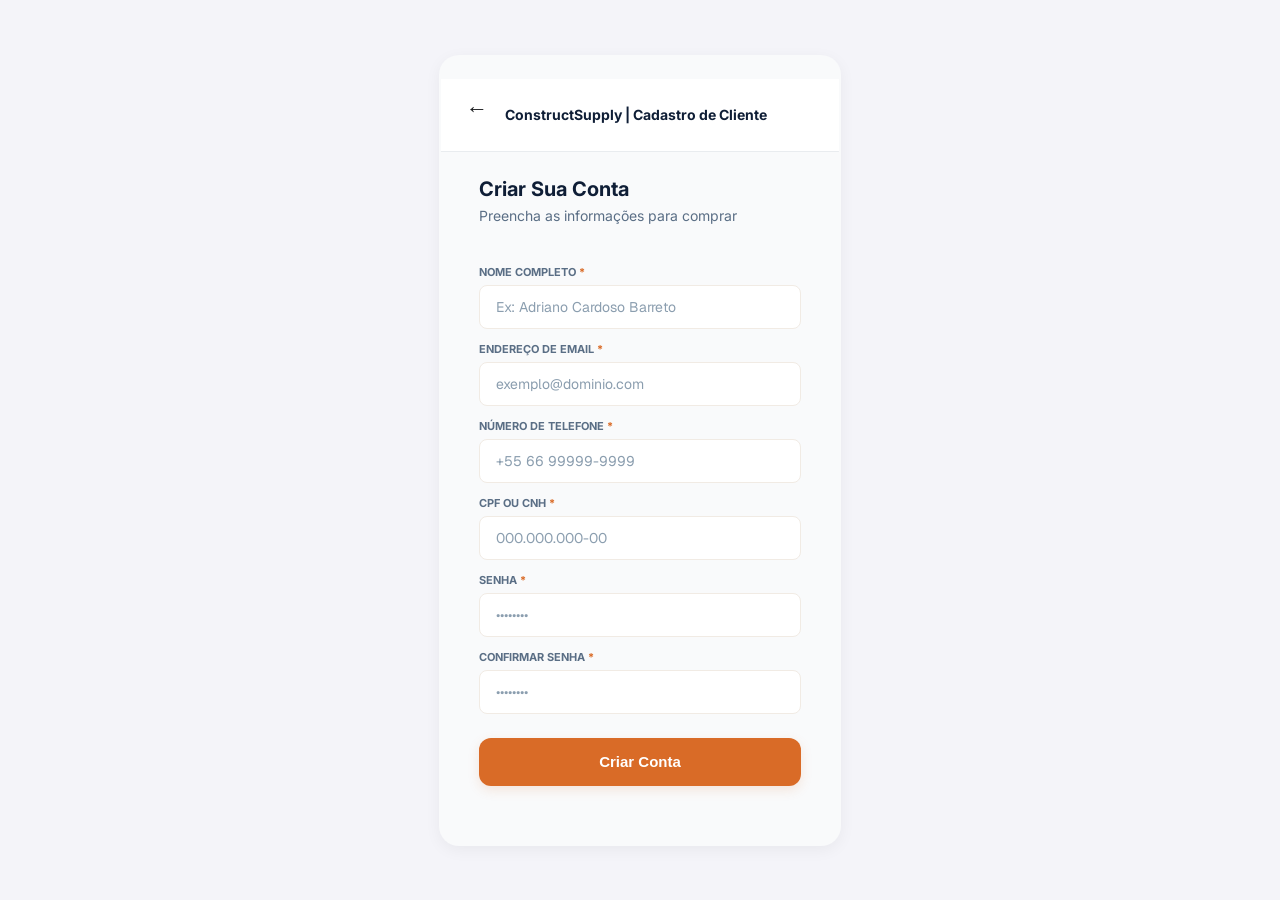
==== cadastro-cliente.html @ 8a9bad13 "Add files via upload" ====
<!DOCTYPE html>
<html lang="pt-BR">
<head>
  <meta charset="UTF-8">
  <meta name="viewport" content="width=device-width, initial-scale=1.0">
  <title>ConstructSupply | Cadastro de Cliente</title>
  <link rel="stylesheet" href="style.css">
</head>
<body>

  <main class="card-container">
    
    <!-- Barra Superior / Navegação -->
    <nav class="top-nav">
      <button type="button" class="btn-back" aria-label="Voltar" onclick="history.back()">&larr;</button>
      <span class="nav-title">ConstructSupply | Cadastro de Cliente</span>
    </nav>

    <!-- Cabeçalho -->
    <header class="card-header">
      <h1 class="title">Criar Sua Conta</h1>
      <p class="subtitle">Preencha as informações para comprar</p>
    </header>

    <!-- Formulário de Cadastro -->
    <form class="signup-form" action="" method="POST">

      <!-- Nome Completo -->
      <div class="input-group">
        <label for="nome">Nome Completo <span class="required">*</span></label>
        <input 
          type="text" 
          id="nome" 
          name="nome" 
          placeholder="Ex: Adriano Cardoso Barreto" 
          required
        >
      </div>

      <!-- E-mail -->
      <div class="input-group">
        <label for="email">Endereço de Email <span class="required">*</span></label>
        <input 
          type="email" 
          id="email" 
          name="email" 
          placeholder="exemplo@dominio.com" 
          required
        >
      </div>

      <!-- Telefone -->
      <div class="input-group">
        <label for="telefone">Número de Telefone <span class="required">*</span></label>
        <input 
          type="tel" 
          id="telefone" 
          name="telefone" 
          placeholder="+55 66 99999-9999" 
          required
        >
      </div>

      <!-- Documento -->
      <div class="input-group">
        <label for="documento">CPF ou CNH <span class="required">*</span></label>
        <input 
          type="text" 
          id="documento" 
          name="documento" 
          placeholder="000.000.000-00" 
          required
        >
      </div>

      <!-- Senha -->
      <div class="input-group">
        <label for="password">Senha <span class="required">*</span></label>
        <input 
          type="password" 
          id="password" 
          name="password" 
          placeholder="••••••••" 
          required
        >
      </div>

      <!-- Confirmar Senha -->
      <div class="input-group">
        <label for="confirm-password">Confirmar Senha <span class="required">*</span></label>
        <input 
          type="password" 
          id="confirm-password" 
          name="confirm_password" 
          placeholder="••••••••" 
          required
        >
      </div>

      <!-- Botão de Envio -->
      <button type="submit" class="btn-primary">Criar Conta</button>
    </form>

  </main>

</body>
</html>
---- style.css ----
@import url('https://fonts.googleapis.com/css2?family=Geist:wght@400;600;700&family=Outfit:wght@800&family=Inter:wght@400&display=swap');
/* Tela de login */
/* o import foi para carregar as fontes */
* {  
  box-sizing: border-box;
  margin: 110;
  padding: 110;
}

body {
  min-height: 100vh;
  min-height: 100svh;
  display: flex;
  justify-content: center;
  background-color: #FFFDF9;
  font-family: 'Geist', sans-serif;
}

.login-container {
  display: flex;
  flex-direction: column;
  width: 100%;
  max-width: 402px;
  min-height: 100vh;
  min-height: 100svh;
  padding: 82px 24px 89px;
  background-color: #FFFDF9;
}

.login-header {
  margin-bottom: 35px;
}

.brand-title {
  color: #111827;
  font-family: 'Outfit', sans-serif;
  font-size: 32px;
  font-weight: 800;
  line-height: 38px;
}

.subtitle {
  margin-top: 6px;
  color: #4B5563;
  font-size: 16px;
  line-height: 20px;
}

.login-form {
  display: flex;
  flex-direction: column;
  gap: 22px;
}

.input-group {
  position: relative;
  display: flex;
  flex-direction: column;
  gap: 9px;
}

.input-group label {
  color: #4B5563;
  font-size: 11px;
  font-weight: 700;
  line-height: 13px;
}

.input-group input {
  width: 100%;
  height: 52px;
  padding: 0 16px;
  border: 1px solid #E5E7EB;
  border-radius: 8px;
  outline: none;
  background-color: #F9FAFB;
  color: #111827;
  font-family: 'Geist', sans-serif;
  font-size: 15px;
}

.input-group input:focus {
  border-color: #E8772A;
}

.input-group input::placeholder {
  color: #9CA3AF;
  opacity: 1;
}

.forgot-password {
  align-self: flex-end;
  margin-top: -1px;
  color: #E8772A;
  font-size: 13px;
  font-weight: 600;
  line-height: 16px;
  text-decoration: none;
}

.forgot-password:hover,
.signup-link:hover {
  text-decoration: underline;
}

.btn-entrar {
  width: 100%;
  height: 52px;
  margin-top: 14px;
  border: none;
  border-radius: 8px;
  background-color: #E8772A;
  color: #FFFFFF;
  font-family: 'Geist', sans-serif;
  font-size: 16px;
  font-weight: 700;
  cursor: pointer;
}

.btn-entrar:hover {
  background-color: #d0651f;
}

.login-footer {
  display: flex;
  min-height: 71px;
  align-items: flex-end;
  justify-content: center;
  margin-top: auto;
  padding-bottom: 15px;
  color: #767676;
  font-family: 'Inter', sans-serif;
  font-size: 14px;
  line-height: 20px;
}

.signup-link {
  color: #E8772A;
  font-family: 'Geist', sans-serif;
  font-weight: 700;
  text-decoration: none;
}

.risco-preto { 
  position: fixed;
  bottom: 26px;
  left: 50%;
  width: 134px;
  height: 5px;
  transform: translateX(-50%);
  border-radius: 2.5px;
  background-color: #000000;
}

/* -----------------------------------------------------------------------REPARTIÇÃO DE CODIGO DO CSS PARA CADA TELA DIFENTE----------------------------------------------------------------------------------------------------------------- */

/* Seleção do tipo de cadastro */
@import url('https://fonts.googleapis.com/css2?family=Inter:wght@400;500;600;700;800&family=Geist:wght@700&display=swap');/* isso aqui é a fonte que tu usa do google no projeto */

* {
  margin: 0;
  padding: 0;
  box-sizing: border-box;
}

body {
  font-family: 'Inter', sans-serif;
  background-color: #f4f4f9;
  display: flex;
  justify-content: center;
  align-items: center;
  min-height: 100vh; 
}

/* Card central */
.card-container {
  width: 100%;
  max-width: 402px;
  background-color: #FFFDF9;
  padding: 24px 20px 32px;
  border-radius: 16px;
  box-shadow: 0 4px 16px rgba(0, 0, 0, 0.05);
  display: flex;
  flex-direction: column;
}

/* Botão Voltar */
.btn-back {
  background: none;
  border: none;
  width: 32px;
  height: 32px;
  display: flex;
  align-items: center;
  justify-content: center;
  cursor: pointer;
  border-radius: 8px;
  margin-bottom: 12px;
  transition: background-color 0.2s;
}

.btn-back:hover {
  background-color: #f1ebe4;
}

/* Cabeçalho */
.card-header {
  margin-bottom: 24px;
}

.title {
  font-size: 26px;
  font-weight: 800;
  line-height: 32px;
  color: #0F1E36;
}

.subtitle {
  font-size: 15px;
  font-weight: 500;
  line-height: 22px;
  color: #5A6E85;
  margin-top: 6px;
}

/* Formulário de Seleção */
.options-form {
  display: flex;
  flex-direction: column;
  gap: 16px;
}

/* Radio para permitir seleção interativa */
.account-option input[type="radio"] {
  display: none;
}

.account-option {
  cursor: pointer;
}

/* Card de cada opção */
.option-card {
  display: flex;
  align-items: center;
  gap: 16px;
  padding: 18px;
  background-color: #FFFFFF;
  border: 1px solid #F1EBE4;
  border-radius: 16px;
  box-shadow: 0px 4px 16px rgba(31, 46, 69, 0.03);
  transition: border-color 0.2s, box-shadow 0.2s;
}

/* efeito de escolha do card */
.account-option input[type="radio"]:checked + .option-card {
  border-color: #D96B27;
  box-shadow: 0px 4px 16px rgba(160, 96, 56, 0.236);
}

.icon-wrapper {
  width: 48px;
  height: 48px;
  background-color: #FFF1E7;
  color: #D96B27;
  border-radius: 50%;
  display: flex;
  align-items: center;
  justify-content: center;
  flex-shrink: 0;
}

.option-info {
  display: flex;
  flex-direction: column;
  gap: 3px;
  flex-grow: 1;
}

.option-title {
  font-size: 16px;
  font-weight: 600;
  line-height: 22px;
  color: #0F1E36;
}

.option-desc {
  font-size: 12px;
  font-weight: 500;
  line-height: 16px;
  color: #5A6E85;
}

.option-badge {
  font-size: 10px;
  font-weight: 700;
  color: #D96B27;
  text-transform: uppercase;
  margin-top: 2px;
}

.arrow-icon {
  display: flex;
  align-items: center;
  justify-content: center;
  color: #D96B27;
  flex-shrink: 0;
}

/* parte do botao principal */
.btn-primary {
  width: 100%;
  height: 48px;
  margin-top: 16px;
  background-color: #D96B27;
  color: #FFFFFF;
  border: none;
  border-radius: 12px;
  font-size: 15px;
  font-weight: 700;
  cursor: pointer;
  box-shadow: 0px 4px 12px rgba(217, 107, 39, 0.2);
  transition: background-color 0.2s;
}

.btn-primary:hover {
  background-color: #be591c;
}

/* parte do rodapé */
.card-footer {
  margin-top: 24px;
  text-align: center;
}

.card-footer p {
  font-size: 14px;
  color: #5A6E85;
}

.login-link {
  font-family: 'Geist', sans-serif;
  color: #D96B27;
  font-weight: 700;
  text-decoration: none;
}

.login-link:hover {
  text-decoration: underline;
}

.btn-back {
  background: none;
  border: none;
  font-size: 24px;
  font-weight: bold;
  color: #0F1E36;
  cursor: pointer;
  line-height: 1;
  padding: 4px 8px;
  margin-bottom: 12px;
  border-radius: 6px;
  transition: opacity 0.2s;
}

.btn-back:hover {
  opacity: 0.6;
}

/* -----------------------------------------------------------------------REPARTIÇÃO DE CODIGO DO CSS PARA CADA TELA DIFENTE----------------------------------------------------------------------------------------------------------------- */

/* Cadastro de cliente */
@import url('https://fonts.googleapis.com/css2?family=Inter:wght@400;500;700&display=swap');

body {
  font-family: 'Inter', sans-serif;
  background-color: #f4f4f9;
  display: flex;
  justify-content: center;
  align-items: center;
  min-height: 100vh;
  padding: 20px 0;
}

/* Container Principal */
.card-container {
  width: 100%;
  max-width: 402px;
  background-color: #FFFDF9;
  border-radius: 16px;
  box-shadow: 0 4px 16px rgba(0, 0, 0, 0.05);
  display: flex;
  flex-direction: column;
  overflow: hidden;
}

/* Barra Superior Fixa no topo do Card */
.top-nav {
  width: 110%;
  min-width: 110%;
  flex: 0 0 110%;
  align-self: stretch;
  margin: 0;
  position: relative;
  left: 50%;
  transform: translateX(-50%);
  display: flex;
  align-items: center;
  gap: 12px;
  padding: 14px 20px;
  background-color: #FFFFFF;
  border-bottom: 1px solid #F1EBE4;
}

.btn-back {
  background: none;
  border: none;
  font-size: 22px;
  font-weight: bold;
  color: #0F1E36;
  cursor: pointer;
  line-height: 1;
  padding: 4px;
  border-radius: 4px;
  transition: opacity 0.2s;
}

.nav-title {
  font-size: 14px;
  font-weight: 700;
  color: #0F1E36;
}

/* Cabeçalho */
.card-header {
  padding: 24px 20px 16px;
}

.title {
  font-size: 20px;
  font-weight: 700;
  line-height: 26px;
  color: #0F1E36;
}

.subtitle {
  font-size: 14px;
  font-weight: 400;
  line-height: 20px;
  color: #5A6E85;
  margin-top: 4px;
}

/* Formulário e Campos */
.signup-form {
  padding: 0 20px 28px;
  display: flex;
  flex-direction: column;
  gap: 14px;
}

.input-group {
  display: flex;
  flex-direction: column;
  gap: 6px;
}

.input-group label {
  font-size: 11px;
  font-weight: 700;
  color: #5A6E85;
  text-transform: uppercase;
}

.input-group .required {
  color: #D96B27;
  font-weight: 700;
}

.input-group input {
  width: 100%;
  height: 44px;
  padding: 0 16px;
  background-color: #FFFFFF;
  border: 1px solid #F1EBE4;
  border-radius: 8px;
  font-size: 14px;
  color: #1F2E45;
  outline: none;
  transition: border-color 0.2s;
}

.input-group input:focus {
  border-color: #D96B27;
}

.input-group input::placeholder {
  color: #8B9EAF;
}

/* Botão de Envio */
.btn-primary {
  width: 100%;
  height: 48px;
  margin-top: 10px;
  background-color: #D96B27;
  color: #FFFFFF;
  border: none;
  border-radius: 12px;
  font-size: 15px;
  font-weight: 700;
  cursor: pointer;
  box-shadow: 0px 4px 12px rgba(217, 107, 39, 0.15);
  transition: background-color 0.2s;
}

.btn-primary:hover {
  background-color: #be591c;
}


/* -----------------------------------------------------------------------REPARTIÇÃO DE CODIGO DO CSS PARA CADA TELA DIFENTE----------------------------------------------------------------------------------------------------------------- */

/* Perfil do cliente */
@import url('https://fonts.googleapis.com/css2?family=Inter:wght@400;500;600;700&display=swap');

body {
  font-family: 'Inter', sans-serif;
  background-color: #f4f4f9;
  display: flex;
  justify-content: center;
  align-items: center;
  min-height: 100vh;
  padding: 24px 0;
}

/* Container Principal */
.card-container {
  width: 100%;
  max-width: 402px;
  background-color: #F9FAFB;
  border-radius: 20px;
  box-shadow: 0 4px 16px rgba(0, 0, 0, 0.05);
  display: flex;
  flex-direction: column;
  overflow: hidden;
}

/* Barra Superior */
.top-nav {
  display: flex;
  align-items: center;
  gap: 12px;
  padding: 14px 20px;
  background-color: #FFFFFF;
  border-bottom: 1px solid #E9ECEF;
}

.btn-back {
  background: none;
  border: none;
  font-size: 22px;
  font-weight: bold;
  color: #1A1C1E;
  cursor: pointer;
  line-height: 1;
  padding: 4px;
  transition: opacity 0.2s;
}

.nav-brand {
  display: flex;
  align-items: center;
  gap: 8px;
}

.brand-name {
  font-size: 15px;
  font-weight: 700;
  color: #0B0704;
}

.brand-divider {
  color: #000000;
}

.page-title {
  font-size: 14px;
  font-weight: 600;
  color: #1A1C1E;
}

/* Corpo do Perfil */
.profile-content {
  padding: 16px;
  display: flex;
  flex-direction: column;
  gap: 19px;
}

/* Cards Genéricos */
.profile-card {
  background-color: #FFFFFF;
  border-radius: 20px;
  border: 1px solid #E9ECEF;
  padding: 20px;
}

/* Header do Usuário */
.user-header-card {
  display: flex;
  flex-direction: column;
  align-items: center;
  text-align: center;
}

.avatar-container {
  position: relative;
  width: 88px;
  height: 88px;
  margin-bottom: 16px;
}

.avatar {
  width: 100%;
  height: 100%;
  border-radius: 50%;
  background-color: #FFF5ED;
  border: 2px solid #E8772A;
  color: #E8772A;
  font-size: 26px;
  font-weight: 700;
  display: flex;
  align-items: center;
  justify-content: center;
}

.avatar-badge {
  position: absolute;
  bottom: 0;
  right: 0;
  width: 28px;
  height: 28px;
  background-color: #E8772A;
  border: none;
  border-radius: 50%;
  box-shadow: 0 2px 4px rgba(0, 0, 0, 0.15);
  display: flex;
  align-items: center;
  justify-content: center;
  cursor: pointer;
}

.user-name {
  font-size: 20px;
  font-weight: 700;
  color: #1A1C1E;
  margin-bottom: 16px;
}

.btn-outline {
  width: 100%;
  height: 44px;
  background: transparent;
  border: 1.5px solid #E8772A;
  border-radius: 122px;
  color: #E8772A;
  font-size: 14px;
  font-weight: 700;
  cursor: pointer;
  transition: all 0.2s;
}

.btn-outline:hover {
  background-color: #FFF5ED;
}

/* Título de Seções */
.section-title {
  font-size: 16px;
  font-weight: 700;
  color: #1A1C1E;
  margin-bottom: 16px;
}

/* Lista de Informações Pessoais */
.info-list {
  display: flex;
  flex-direction: column;
  gap: 10px;
}

.info-item {
  display: flex;
  align-items: center;
  gap: 12px;
  padding: 12px;
  background-color: #F9FAFB;
  border-radius: 12px;
}

.info-icon {
  width: 32px;
  height: 32px;
  background-color: #FFFFFF;
  border-radius: 8px;
  display: flex;
  align-items: center;
  justify-content: center;
  flex-shrink: 0;
}

/* Ícones padronizados conforme icones.txt */
.info-icon svg,
.settings-icon svg {
  width: 16px;
  height: 16px;
  color: #E8772A;
  flex-shrink: 0;
}

.info-details dt {
  font-size: 11px;
  font-weight: 600;
  color: #6C7074;
  text-transform: uppercase;
}

.info-details dd {
  font-size: 14px;
  font-weight: 500;
  color: #1A1C1E;
  margin-top: 2px;
}

/* Lista de Configurações */
.settings-list {
  list-style: none;
}

.settings-item {
  display: flex;
  align-items: center;
  justify-content: space-between;
  padding: 14px 0;
  border-bottom: 1px solid #E9ECEF;
  text-decoration: none;
  color: #1A1C1E;
  font-size: 14px;
  font-weight: 600;
}

.settings-list li:last-child .settings-item {
  border-bottom: none;
}

.settings-label {
  display: flex;
  align-items: center;
  gap: 12px;
}

.settings-icon {
  width: 32px;
  height: 32px;
  background-color: #FFF5ED;
  border-radius: 8px;
  display: flex;
  align-items: center;
  justify-content: center;
}

.settings-icon svg {
  display: block;
}

.chevron {
  color: #6C7074;
  width: 16px;
  height: 16px;
  flex-shrink: 0;
}

/* Botão Sair da Conta */
.btn-logout {
  width: 100%;
  height: 48px;
  background-color: #FEF2F2;
  border: 1px solid #DC2626;
  border-radius: 16px;
  color: #DC2626;
  font-size: 15px;
  font-weight: 700;
  cursor: pointer;
  transition: background-color 0.2s;
}

.btn-logout:hover {
  background-color: #fee2e2;
}

/* -----------------------------------------------------------------------REPARTIÇÃO DE CODIGO DO CSS PARA CADA TELA DIFENTE----------------------------------------------------------------------------------------------------------------- */

/* Perfil do lojista */
@import url('https://fonts.googleapis.com/css2?family=Inter:wght@400;500;600;700&display=swap');

body {
  font-family: 'Inter', sans-serif;
  background-color: #f4f4f9;
  display: flex;
  justify-content: center;
  align-items: center;
  min-height: 100vh;
  padding: 24px 0;
}

/* Card Principal */
.card-container {
  width: 100%;
  max-width: 402px;
  background-color: #F9FAFB;
  border-radius: 20px;
  box-shadow: 0 4px 16px rgba(0, 0, 0, 0.05);
  display: flex;
  flex-direction: column;
  overflow: hidden;
}

/* Top Nav */
.top-nav {
  display: flex;
  align-items: center;
  gap: 12px;
  padding: 14px 20px;
  background-color: #FFFFFF;
  border-bottom: 1px solid #E9ECEF;
}

.btn-back {
  background: none;
  border: none;
  font-size: 22px;
  font-weight: bold;
  color: #1A1C1E;
  cursor: pointer;
  line-height: 1;
  padding: 4px;
  transition: opacity 0.2s;
}

.nav-brand {
  display: flex;
  align-items: center;
  gap: 8px;
}

.brand-name {
  font-size: 15px;
  font-weight: 700;
  color: #0B0704;
}

.brand-divider {
  color: #6C7074;
}

.page-title {
  font-size: 14px;
  font-weight: 600;
  color: #1A1C1E;
}

/* Conteúdo */
.profile-content {
  padding: 16px;
  display: flex;
  flex-direction: column;
  gap: 16px;
}

/* Blocos de Seção */
.profile-card {
  background-color: #FFFFFF;
  border-radius: 20px;
  border: 1px solid #E9ECEF;
  padding: 20px;
}

/* Cabeçalho do Perfil */
.user-header-card {
  display: flex;
  flex-direction: column;
  align-items: center;
  text-align: center;
}

.avatar-container {
  position: relative;
  width: 88px;
  height: 88px;
  margin-bottom: 16px;
}

.avatar {
  width: 100%;
  height: 100%;
  border-radius: 50%;
  background-color: #FFF5ED;
  border: 2px solid #E8772A;
  color: #E8772A;
  font-size: 26px;
  font-weight: 700;
  display: flex;
  align-items: center;
  justify-content: center;
}

.avatar-badge {
  position: absolute;
  bottom: 0;
  right: 0;
  width: 28px;
  height: 28px;
  background-color: #E8772A;
  border: none;
  border-radius: 50%;
  box-shadow: 0 2px 4px rgba(0, 0, 0, 0.15);
  display: flex;
  align-items: center;
  justify-content: center;
  cursor: pointer;
}

.user-name {
  font-size: 20px;
  font-weight: 700;
  color: #1A1C1E;
  margin-bottom: 16px;
}

.btn-outline {
  width: 100%;
  height: 44px;
  background: transparent;
  border: 1.5px solid #E8772A;
  border-radius: 12px;
  color: #E8772A;
  font-size: 14px;
  font-weight: 700;
  cursor: pointer;
  transition: all 0.2s;
}

.btn-outline:hover {
  background-color: #FFF5ED;
}

/* Título de Seções */
.section-title {
  font-size: 16px;
  font-weight: 700;
  color: #1A1C1E;
  margin-bottom: 16px;
}

/* Lista de Informações da Empresa */
.info-list {
  display: flex;
  flex-direction: column;
  gap: 10px;
}

.info-item {
  display: flex;
  align-items: center;
  gap: 12px;
  padding: 12px;
  background-color: #F9FAFB;
  border-radius: 12px;
}

.info-icon {
  width: 32px;
  height: 32px;
  background-color: #FFFFFF;
  border-radius: 8px;
  display: flex;
  align-items: center;
  justify-content: center;
  flex-shrink: 0;
}

.info-details dt {
  font-size: 11px;
  font-weight: 600;
  color: #6C7074;
  text-transform: uppercase;
}

.info-details dd {
  font-size: 14px;
  font-weight: 500;
  color: #1A1C1E;
  margin-top: 2px;
}

/* Lista de Configurações */
.settings-list {
  list-style: none;
}

.settings-item {
  display: flex;
  align-items: center;
  justify-content: space-between;
  padding: 14px 0;
  border-bottom: 1px solid #E9ECEF;
  text-decoration: none;
  color: #1A1C1E;
  font-size: 14px;
  font-weight: 600;
}

.settings-list li:last-child .settings-item {
  border-bottom: none;
}

.settings-label {
  display: flex;
  align-items: center;
  gap: 12px;
}

.settings-icon {
  width: 32px;
  height: 32px;
  background-color: #FFF5ED;
  border-radius: 8px;
  display: flex;
  align-items: center;
  justify-content: center;
}

.chevron {
  color: #6C7074;
  width: 16px;
  height: 16px;
  flex-shrink: 0;
}

/* Botão Sair da Conta */
.btn-logout {
  width: 100%;
  height: 48px;
  background-color: #FEF2F2;
  border: 1px solid #DC2626;
  border-radius: 16px;
  color: #DC2626;
  font-size: 15px;
  font-weight: 700;
  cursor: pointer;
  transition: background-color 0.2s;
}

.btn-logout:hover {
  background-color: #fee2e2;
}
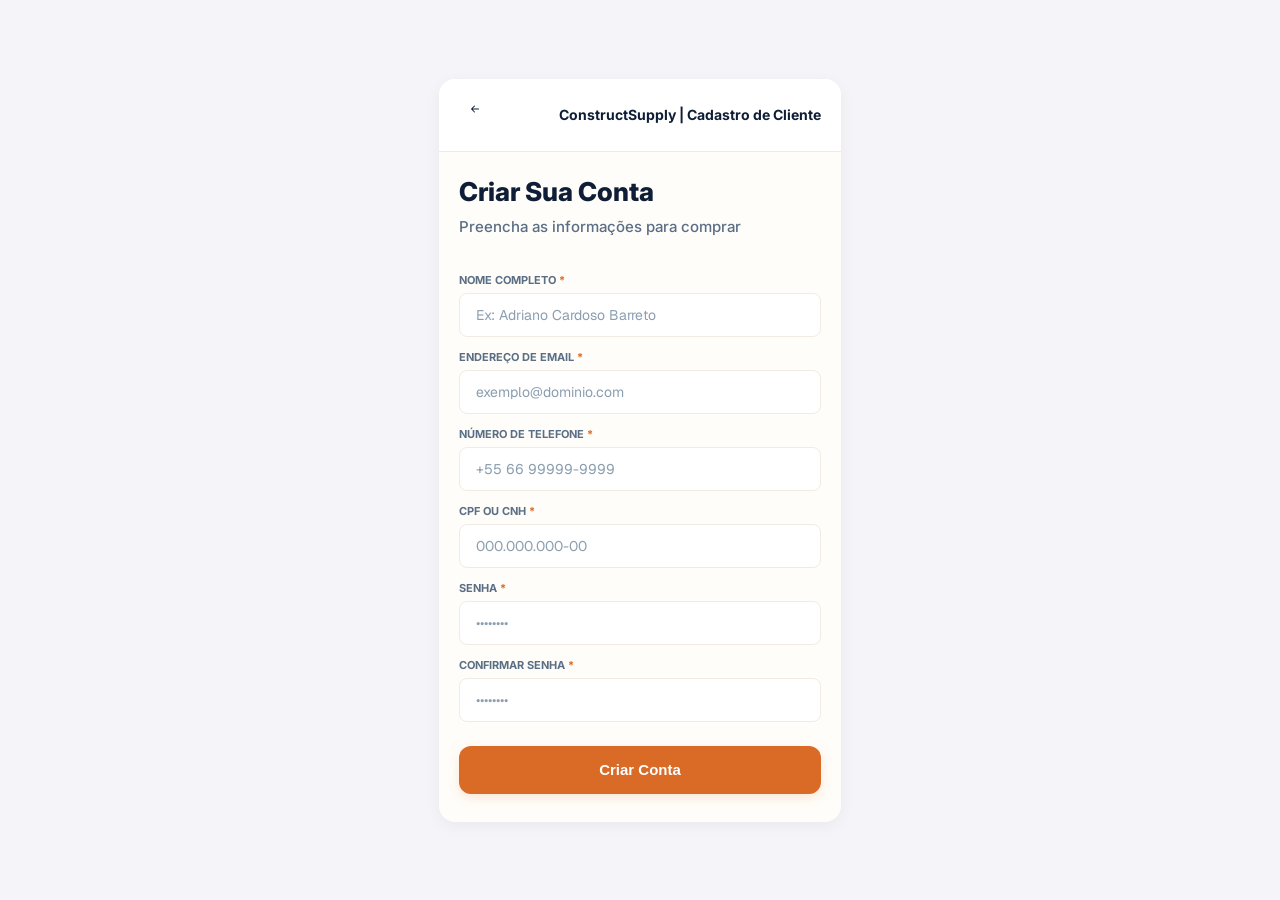
==== commit 73ec9c75: "Add files via upload" ====
--- a/cadastro-cliente.html
+++ b/cadastro-cliente.html
@@ -6,102 +6,63 @@
   <title>ConstructSupply | Cadastro de Cliente</title>
   <link rel="stylesheet" href="style.css">
 </head>
-<body>
+<body data-tela="cadastro-cliente">
 
-  <main class="card-container">
-    
-    <!-- Barra Superior / Navegação -->
-    <nav class="top-nav">
-      <button type="button" class="btn-back" aria-label="Voltar" onclick="history.back()">&larr;</button>
-      <span class="nav-title">ConstructSupply | Cadastro de Cliente</span>
+  <main class="cartao-conteiner">
+
+    <!-- vai ser a barra superior e navegação -->
+    <nav class="navegacao-superior">
+      <button type="button" class="botao-voltar" aria-label="Voltar" data-voltar data-destino-alternativo="selecao-tipo-conta-cadastro.html"><svg xmlns="http://www.w3.org/2000/svg" width="16" height="16" fill="currentColor" class="bi bi-arrow-left-short" aria-hidden="true" viewBox="0 0 16 16">
+  <path fill-rule="evenodd" d="M12 8a.5.5 0 0 1-.5.5H5.707l2.147 2.146a.5.5 0 0 1-.708.708l-3-3a.5.5 0 0 1 0-.708l3-3a.5.5 0 1 1 .708.708L5.707 7.5H11.5a.5.5 0 0 1 .5.5"/>
+</svg></button>
+      <span class="navegacao-titulo">ConstructSupply | Cadastro de Cliente</span>
     </nav>
 
-    <!-- Cabeçalho -->
-    <header class="card-header">
-      <h1 class="title">Criar Sua Conta</h1>
-      <p class="subtitle">Preencha as informações para comprar</p>
+    <!-- fica com o cabeçalho -->
+    <header class="cartao-cabecalho">
+      <h1 class="titulo">Criar Sua Conta</h1>
+      <p class="subtitulo">Preencha as informações para comprar</p>
     </header>
 
-    <!-- Formulário de Cadastro -->
-    <form class="signup-form" action="" method="POST">
+    <!-- formulário dos cadastro -->
+    <form class="cadastro-formulario" action="" method="POST" data-destino-envio="catalogo-marketplace-cliente.html">
 
-      <!-- Nome Completo -->
-      <div class="input-group">
-        <label for="nome">Nome Completo <span class="required">*</span></label>
-        <input 
-          type="text" 
-          id="nome" 
-          name="nome" 
-          placeholder="Ex: Adriano Cardoso Barreto" 
-          required
-        >
+      <div class="grupo-campo">
+        <label for="nome">Nome Completo <span class="obrigatorio">*</span></label>
+        <input type="text" id="nome" name="nome" placeholder="Ex: Adriano Cardoso Barreto" required>
       </div>
 
-      <!-- E-mail -->
-      <div class="input-group">
-        <label for="email">Endereço de Email <span class="required">*</span></label>
-        <input 
-          type="email" 
-          id="email" 
-          name="email" 
-          placeholder="exemplo@dominio.com" 
-          required
-        >
+      <div class="grupo-campo">
+        <label for="email">Endereço de Email <span class="obrigatorio">*</span></label>
+        <input type="email" id="email" name="email" placeholder="exemplo@dominio.com" required>
       </div>
 
-      <!-- Telefone -->
-      <div class="input-group">
-        <label for="telefone">Número de Telefone <span class="required">*</span></label>
-        <input 
-          type="tel" 
-          id="telefone" 
-          name="telefone" 
-          placeholder="+55 66 99999-9999" 
-          required
-        >
+      <div class="grupo-campo">
+        <label for="telefone">Número de Telefone <span class="obrigatorio">*</span></label>
+        <input type="tel" id="telefone" name="telefone" placeholder="+55 66 99999-9999" required>
       </div>
 
-      <!-- Documento -->
-      <div class="input-group">
-        <label for="documento">CPF ou CNH <span class="required">*</span></label>
-        <input 
-          type="text" 
-          id="documento" 
-          name="documento" 
-          placeholder="000.000.000-00" 
-          required
-        >
+      <div class="grupo-campo">
+        <label for="documento">CPF ou CNH <span class="obrigatorio">*</span></label>
+        <input type="text" id="documento" name="documento" placeholder="000.000.000-00" required>
       </div>
 
-      <!-- Senha -->
-      <div class="input-group">
-        <label for="password">Senha <span class="required">*</span></label>
-        <input 
-          type="password" 
-          id="password" 
-          name="password" 
-          placeholder="••••••••" 
-          required
-        >
+      <div class="grupo-campo">
+        <label for="password">Senha <span class="obrigatorio">*</span></label>
+        <input type="password" id="password" name="password" placeholder="••••••••" required>
       </div>
 
-      <!-- Confirmar Senha -->
-      <div class="input-group">
-        <label for="confirm-password">Confirmar Senha <span class="required">*</span></label>
-        <input 
-          type="password" 
-          id="confirm-password" 
-          name="confirm_password" 
-          placeholder="••••••••" 
-          required
-        >
+      <div class="grupo-campo">
+        <label for="confirm-password">Confirmar Senha <span class="obrigatorio">*</span></label>
+        <input type="password" id="confirm-password" name="confirm_password" placeholder="••••••••" required>
       </div>
 
-      <!-- Botão de Envio -->
-      <button type="submit" class="btn-primary">Criar Conta</button>
+      <!-- botão pra envia -->
+      <button type="submit" class="botao-principal">Criar Conta</button>
     </form>
 
   </main>
 
+  <script src="script.js" defer></script>
 </body>
 </html>
--- a/style.css
+++ b/style.css
@@ -1,1067 +1,1482 @@
-@import url('https://fonts.googleapis.com/css2?family=Geist:wght@400;600;700&family=Outfit:wght@800&family=Inter:wght@400&display=swap');
-/* Tela de login */
-/* o import foi para carregar as fontes */
-* {  
-  box-sizing: border-box;
-  margin: 110;
-  padding: 110;
-}
-
-body {
-  min-height: 100vh;
-  min-height: 100svh;
-  display: flex;
-  justify-content: center;
-  background-color: #FFFDF9;
-  font-family: 'Geist', sans-serif;
-}
-
-.login-container {
-  display: flex;
-  flex-direction: column;
-  width: 100%;
-  max-width: 402px;
-  min-height: 100vh;
-  min-height: 100svh;
-  padding: 82px 24px 89px;
-  background-color: #FFFDF9;
-}
-
-.login-header {
-  margin-bottom: 35px;
-}
-
-.brand-title {
-  color: #111827;
-  font-family: 'Outfit', sans-serif;
-  font-size: 32px;
-  font-weight: 800;
-  line-height: 38px;
-}
-
-.subtitle {
-  margin-top: 6px;
-  color: #4B5563;
-  font-size: 16px;
-  line-height: 20px;
-}
-
-.login-form {
-  display: flex;
-  flex-direction: column;
-  gap: 22px;
-}
-
-.input-group {
-  position: relative;
-  display: flex;
-  flex-direction: column;
-  gap: 9px;
-}
-
-.input-group label {
-  color: #4B5563;
-  font-size: 11px;
-  font-weight: 700;
-  line-height: 13px;
-}
-
-.input-group input {
-  width: 100%;
-  height: 52px;
-  padding: 0 16px;
-  border: 1px solid #E5E7EB;
-  border-radius: 8px;
-  outline: none;
-  background-color: #F9FAFB;
-  color: #111827;
-  font-family: 'Geist', sans-serif;
-  font-size: 15px;
-}
-
-.input-group input:focus {
-  border-color: #E8772A;
-}
-
-.input-group input::placeholder {
-  color: #9CA3AF;
-  opacity: 1;
-}
-
-.forgot-password {
-  align-self: flex-end;
-  margin-top: -1px;
-  color: #E8772A;
-  font-size: 13px;
-  font-weight: 600;
-  line-height: 16px;
-  text-decoration: none;
-}
-
-.forgot-password:hover,
-.signup-link:hover {
-  text-decoration: underline;
-}
-
-.btn-entrar {
-  width: 100%;
-  height: 52px;
-  margin-top: 14px;
-  border: none;
-  border-radius: 8px;
-  background-color: #E8772A;
-  color: #FFFFFF;
-  font-family: 'Geist', sans-serif;
-  font-size: 16px;
-  font-weight: 700;
-  cursor: pointer;
-}
-
-.btn-entrar:hover {
-  background-color: #d0651f;
-}
-
-.login-footer {
-  display: flex;
-  min-height: 71px;
-  align-items: flex-end;
-  justify-content: center;
-  margin-top: auto;
-  padding-bottom: 15px;
-  color: #767676;
-  font-family: 'Inter', sans-serif;
-  font-size: 14px;
-  line-height: 20px;
-}
-
-.signup-link {
-  color: #E8772A;
-  font-family: 'Geist', sans-serif;
-  font-weight: 700;
-  text-decoration: none;
-}
-
-.risco-preto { 
-  position: fixed;
-  bottom: 26px;
-  left: 50%;
-  width: 134px;
-  height: 5px;
-  transform: translateX(-50%);
-  border-radius: 2.5px;
-  background-color: #000000;
-}
-
-/* -----------------------------------------------------------------------REPARTIÇÃO DE CODIGO DO CSS PARA CADA TELA DIFENTE----------------------------------------------------------------------------------------------------------------- */
-
-/* Seleção do tipo de cadastro */
-@import url('https://fonts.googleapis.com/css2?family=Inter:wght@400;500;600;700;800&family=Geist:wght@700&display=swap');/* isso aqui é a fonte que tu usa do google no projeto */
-
-* {
-  margin: 0;
-  padding: 0;
-  box-sizing: border-box;
-}
-
-body {
-  font-family: 'Inter', sans-serif;
-  background-color: #f4f4f9;
-  display: flex;
-  justify-content: center;
-  align-items: center;
-  min-height: 100vh; 
-}
-
-/* Card central */
-.card-container {
-  width: 100%;
-  max-width: 402px;
-  background-color: #FFFDF9;
-  padding: 24px 20px 32px;
-  border-radius: 16px;
-  box-shadow: 0 4px 16px rgba(0, 0, 0, 0.05);
-  display: flex;
-  flex-direction: column;
-}
-
-/* Botão Voltar */
-.btn-back {
-  background: none;
-  border: none;
-  width: 32px;
-  height: 32px;
-  display: flex;
-  align-items: center;
-  justify-content: center;
-  cursor: pointer;
-  border-radius: 8px;
-  margin-bottom: 12px;
-  transition: background-color 0.2s;
-}
-
-.btn-back:hover {
-  background-color: #f1ebe4;
-}
-
-/* Cabeçalho */
-.card-header {
-  margin-bottom: 24px;
-}
-
-.title {
-  font-size: 26px;
-  font-weight: 800;
-  line-height: 32px;
-  color: #0F1E36;
-}
-
-.subtitle {
-  font-size: 15px;
-  font-weight: 500;
-  line-height: 22px;
-  color: #5A6E85;
-  margin-top: 6px;
-}
-
-/* Formulário de Seleção */
-.options-form {
-  display: flex;
-  flex-direction: column;
-  gap: 16px;
-}
-
-/* Radio para permitir seleção interativa */
-.account-option input[type="radio"] {
-  display: none;
-}
-
-.account-option {
-  cursor: pointer;
-}
-
-/* Card de cada opção */
-.option-card {
-  display: flex;
-  align-items: center;
-  gap: 16px;
-  padding: 18px;
-  background-color: #FFFFFF;
-  border: 1px solid #F1EBE4;
-  border-radius: 16px;
-  box-shadow: 0px 4px 16px rgba(31, 46, 69, 0.03);
-  transition: border-color 0.2s, box-shadow 0.2s;
-}
-
-/* efeito de escolha do card */
-.account-option input[type="radio"]:checked + .option-card {
-  border-color: #D96B27;
-  box-shadow: 0px 4px 16px rgba(160, 96, 56, 0.236);
-}
-
-.icon-wrapper {
-  width: 48px;
-  height: 48px;
-  background-color: #FFF1E7;
-  color: #D96B27;
-  border-radius: 50%;
-  display: flex;
-  align-items: center;
-  justify-content: center;
-  flex-shrink: 0;
-}
-
-.option-info {
-  display: flex;
-  flex-direction: column;
-  gap: 3px;
-  flex-grow: 1;
-}
-
-.option-title {
-  font-size: 16px;
-  font-weight: 600;
-  line-height: 22px;
-  color: #0F1E36;
-}
-
-.option-desc {
-  font-size: 12px;
-  font-weight: 500;
-  line-height: 16px;
-  color: #5A6E85;
-}
-
-.option-badge {
-  font-size: 10px;
-  font-weight: 700;
-  color: #D96B27;
-  text-transform: uppercase;
-  margin-top: 2px;
-}
-
-.arrow-icon {
-  display: flex;
-  align-items: center;
-  justify-content: center;
-  color: #D96B27;
-  flex-shrink: 0;
-}
-
-/* parte do botao principal */
-.btn-primary {
-  width: 100%;
-  height: 48px;
-  margin-top: 16px;
-  background-color: #D96B27;
-  color: #FFFFFF;
-  border: none;
-  border-radius: 12px;
-  font-size: 15px;
-  font-weight: 700;
-  cursor: pointer;
-  box-shadow: 0px 4px 12px rgba(217, 107, 39, 0.2);
-  transition: background-color 0.2s;
-}
-
-.btn-primary:hover {
-  background-color: #be591c;
-}
-
-/* parte do rodapé */
-.card-footer {
-  margin-top: 24px;
-  text-align: center;
-}
-
-.card-footer p {
-  font-size: 14px;
-  color: #5A6E85;
-}
-
-.login-link {
-  font-family: 'Geist', sans-serif;
-  color: #D96B27;
-  font-weight: 700;
-  text-decoration: none;
-}
-
-.login-link:hover {
-  text-decoration: underline;
-}
-
-.btn-back {
-  background: none;
-  border: none;
-  font-size: 24px;
-  font-weight: bold;
-  color: #0F1E36;
-  cursor: pointer;
-  line-height: 1;
-  padding: 4px 8px;
-  margin-bottom: 12px;
-  border-radius: 6px;
-  transition: opacity 0.2s;
-}
-
-.btn-back:hover {
-  opacity: 0.6;
-}
-
-/* -----------------------------------------------------------------------REPARTIÇÃO DE CODIGO DO CSS PARA CADA TELA DIFENTE----------------------------------------------------------------------------------------------------------------- */
-
-/* Cadastro de cliente */
-@import url('https://fonts.googleapis.com/css2?family=Inter:wght@400;500;700&display=swap');
-
-body {
-  font-family: 'Inter', sans-serif;
-  background-color: #f4f4f9;
-  display: flex;
-  justify-content: center;
-  align-items: center;
-  min-height: 100vh;
-  padding: 20px 0;
-}
-
-/* Container Principal */
-.card-container {
-  width: 100%;
-  max-width: 402px;
-  background-color: #FFFDF9;
-  border-radius: 16px;
-  box-shadow: 0 4px 16px rgba(0, 0, 0, 0.05);
-  display: flex;
-  flex-direction: column;
-  overflow: hidden;
-}
-
-/* Barra Superior Fixa no topo do Card */
-.top-nav {
-  width: 110%;
-  min-width: 110%;
-  flex: 0 0 110%;
-  align-self: stretch;
-  margin: 0;
-  position: relative;
-  left: 50%;
-  transform: translateX(-50%);
-  display: flex;
-  align-items: center;
-  gap: 12px;
-  padding: 14px 20px;
-  background-color: #FFFFFF;
-  border-bottom: 1px solid #F1EBE4;
-}
-
-.btn-back {
-  background: none;
-  border: none;
-  font-size: 22px;
-  font-weight: bold;
-  color: #0F1E36;
-  cursor: pointer;
-  line-height: 1;
-  padding: 4px;
-  border-radius: 4px;
-  transition: opacity 0.2s;
-}
-
-.nav-title {
-  font-size: 14px;
-  font-weight: 700;
-  color: #0F1E36;
-}
-
-/* Cabeçalho */
-.card-header {
-  padding: 24px 20px 16px;
-}
-
-.title {
-  font-size: 20px;
-  font-weight: 700;
-  line-height: 26px;
-  color: #0F1E36;
-}
-
-.subtitle {
-  font-size: 14px;
-  font-weight: 400;
-  line-height: 20px;
-  color: #5A6E85;
-  margin-top: 4px;
-}
-
-/* Formulário e Campos */
-.signup-form {
-  padding: 0 20px 28px;
-  display: flex;
-  flex-direction: column;
-  gap: 14px;
-}
-
-.input-group {
-  display: flex;
-  flex-direction: column;
-  gap: 6px;
-}
-
-.input-group label {
-  font-size: 11px;
-  font-weight: 700;
-  color: #5A6E85;
-  text-transform: uppercase;
-}
-
-.input-group .required {
-  color: #D96B27;
-  font-weight: 700;
-}
-
-.input-group input {
-  width: 100%;
-  height: 44px;
-  padding: 0 16px;
-  background-color: #FFFFFF;
-  border: 1px solid #F1EBE4;
-  border-radius: 8px;
-  font-size: 14px;
-  color: #1F2E45;
-  outline: none;
-  transition: border-color 0.2s;
-}
-
-.input-group input:focus {
-  border-color: #D96B27;
-}
-
-.input-group input::placeholder {
-  color: #8B9EAF;
-}
-
-/* Botão de Envio */
-.btn-primary {
-  width: 100%;
-  height: 48px;
-  margin-top: 10px;
-  background-color: #D96B27;
-  color: #FFFFFF;
-  border: none;
-  border-radius: 12px;
-  font-size: 15px;
-  font-weight: 700;
-  cursor: pointer;
-  box-shadow: 0px 4px 12px rgba(217, 107, 39, 0.15);
-  transition: background-color 0.2s;
-}
-
-.btn-primary:hover {
-  background-color: #be591c;
-}
-
-
-/* -----------------------------------------------------------------------REPARTIÇÃO DE CODIGO DO CSS PARA CADA TELA DIFENTE----------------------------------------------------------------------------------------------------------------- */
-
-/* Perfil do cliente */
-@import url('https://fonts.googleapis.com/css2?family=Inter:wght@400;500;600;700&display=swap');
-
-body {
-  font-family: 'Inter', sans-serif;
-  background-color: #f4f4f9;
-  display: flex;
-  justify-content: center;
-  align-items: center;
-  min-height: 100vh;
-  padding: 24px 0;
-}
-
-/* Container Principal */
-.card-container {
-  width: 100%;
-  max-width: 402px;
-  background-color: #F9FAFB;
-  border-radius: 20px;
-  box-shadow: 0 4px 16px rgba(0, 0, 0, 0.05);
-  display: flex;
-  flex-direction: column;
-  overflow: hidden;
-}
-
-/* Barra Superior */
-.top-nav {
-  display: flex;
-  align-items: center;
-  gap: 12px;
-  padding: 14px 20px;
-  background-color: #FFFFFF;
-  border-bottom: 1px solid #E9ECEF;
-}
-
-.btn-back {
-  background: none;
-  border: none;
-  font-size: 22px;
-  font-weight: bold;
-  color: #1A1C1E;
-  cursor: pointer;
-  line-height: 1;
-  padding: 4px;
-  transition: opacity 0.2s;
-}
-
-.nav-brand {
-  display: flex;
-  align-items: center;
-  gap: 8px;
-}
-
-.brand-name {
-  font-size: 15px;
-  font-weight: 700;
-  color: #0B0704;
-}
-
-.brand-divider {
-  color: #000000;
-}
-
-.page-title {
-  font-size: 14px;
-  font-weight: 600;
-  color: #1A1C1E;
-}
-
-/* Corpo do Perfil */
-.profile-content {
-  padding: 16px;
-  display: flex;
-  flex-direction: column;
-  gap: 19px;
-}
-
-/* Cards Genéricos */
-.profile-card {
-  background-color: #FFFFFF;
-  border-radius: 20px;
-  border: 1px solid #E9ECEF;
-  padding: 20px;
-}
-
-/* Header do Usuário */
-.user-header-card {
-  display: flex;
-  flex-direction: column;
-  align-items: center;
-  text-align: center;
-}
-
-.avatar-container {
-  position: relative;
-  width: 88px;
-  height: 88px;
-  margin-bottom: 16px;
-}
-
-.avatar {
-  width: 100%;
-  height: 100%;
-  border-radius: 50%;
-  background-color: #FFF5ED;
-  border: 2px solid #E8772A;
-  color: #E8772A;
-  font-size: 26px;
-  font-weight: 700;
-  display: flex;
-  align-items: center;
-  justify-content: center;
-}
-
-.avatar-badge {
-  position: absolute;
-  bottom: 0;
-  right: 0;
-  width: 28px;
-  height: 28px;
-  background-color: #E8772A;
-  border: none;
-  border-radius: 50%;
-  box-shadow: 0 2px 4px rgba(0, 0, 0, 0.15);
-  display: flex;
-  align-items: center;
-  justify-content: center;
-  cursor: pointer;
-}
-
-.user-name {
-  font-size: 20px;
-  font-weight: 700;
-  color: #1A1C1E;
-  margin-bottom: 16px;
-}
-
-.btn-outline {
-  width: 100%;
-  height: 44px;
-  background: transparent;
-  border: 1.5px solid #E8772A;
-  border-radius: 122px;
-  color: #E8772A;
-  font-size: 14px;
-  font-weight: 700;
-  cursor: pointer;
-  transition: all 0.2s;
-}
-
-.btn-outline:hover {
-  background-color: #FFF5ED;
-}
-
-/* Título de Seções */
-.section-title {
-  font-size: 16px;
-  font-weight: 700;
-  color: #1A1C1E;
-  margin-bottom: 16px;
-}
-
-/* Lista de Informações Pessoais */
-.info-list {
-  display: flex;
-  flex-direction: column;
-  gap: 10px;
-}
-
-.info-item {
-  display: flex;
-  align-items: center;
-  gap: 12px;
-  padding: 12px;
-  background-color: #F9FAFB;
-  border-radius: 12px;
-}
-
-.info-icon {
-  width: 32px;
-  height: 32px;
-  background-color: #FFFFFF;
-  border-radius: 8px;
-  display: flex;
-  align-items: center;
-  justify-content: center;
-  flex-shrink: 0;
-}
-
-/* Ícones padronizados conforme icones.txt */
-.info-icon svg,
-.settings-icon svg {
-  width: 16px;
-  height: 16px;
-  color: #E8772A;
-  flex-shrink: 0;
-}
-
-.info-details dt {
-  font-size: 11px;
-  font-weight: 600;
-  color: #6C7074;
-  text-transform: uppercase;
-}
-
-.info-details dd {
-  font-size: 14px;
-  font-weight: 500;
-  color: #1A1C1E;
-  margin-top: 2px;
-}
-
-/* Lista de Configurações */
-.settings-list {
-  list-style: none;
-}
-
-.settings-item {
-  display: flex;
-  align-items: center;
-  justify-content: space-between;
-  padding: 14px 0;
-  border-bottom: 1px solid #E9ECEF;
-  text-decoration: none;
-  color: #1A1C1E;
-  font-size: 14px;
-  font-weight: 600;
-}
-
-.settings-list li:last-child .settings-item {
-  border-bottom: none;
-}
-
-.settings-label {
-  display: flex;
-  align-items: center;
-  gap: 12px;
-}
-
-.settings-icon {
-  width: 32px;
-  height: 32px;
-  background-color: #FFF5ED;
-  border-radius: 8px;
-  display: flex;
-  align-items: center;
-  justify-content: center;
-}
-
-.settings-icon svg {
-  display: block;
-}
-
-.chevron {
-  color: #6C7074;
-  width: 16px;
-  height: 16px;
-  flex-shrink: 0;
-}
-
-/* Botão Sair da Conta */
-.btn-logout {
-  width: 100%;
-  height: 48px;
-  background-color: #FEF2F2;
-  border: 1px solid #DC2626;
-  border-radius: 16px;
-  color: #DC2626;
-  font-size: 15px;
-  font-weight: 700;
-  cursor: pointer;
-  transition: background-color 0.2s;
-}
-
-.btn-logout:hover {
-  background-color: #fee2e2;
-}
-
-/* -----------------------------------------------------------------------REPARTIÇÃO DE CODIGO DO CSS PARA CADA TELA DIFENTE----------------------------------------------------------------------------------------------------------------- */
-
-/* Perfil do lojista */
-@import url('https://fonts.googleapis.com/css2?family=Inter:wght@400;500;600;700&display=swap');
-
-body {
-  font-family: 'Inter', sans-serif;
-  background-color: #f4f4f9;
-  display: flex;
-  justify-content: center;
-  align-items: center;
-  min-height: 100vh;
-  padding: 24px 0;
-}
-
-/* Card Principal */
-.card-container {
-  width: 100%;
-  max-width: 402px;
-  background-color: #F9FAFB;
-  border-radius: 20px;
-  box-shadow: 0 4px 16px rgba(0, 0, 0, 0.05);
-  display: flex;
-  flex-direction: column;
-  overflow: hidden;
-}
-
-/* Top Nav */
-.top-nav {
-  display: flex;
-  align-items: center;
-  gap: 12px;
-  padding: 14px 20px;
-  background-color: #FFFFFF;
-  border-bottom: 1px solid #E9ECEF;
-}
-
-.btn-back {
-  background: none;
-  border: none;
-  font-size: 22px;
-  font-weight: bold;
-  color: #1A1C1E;
-  cursor: pointer;
-  line-height: 1;
-  padding: 4px;
-  transition: opacity 0.2s;
-}
-
-.nav-brand {
-  display: flex;
-  align-items: center;
-  gap: 8px;
-}
-
-.brand-name {
-  font-size: 15px;
-  font-weight: 700;
-  color: #0B0704;
-}
-
-.brand-divider {
-  color: #6C7074;
-}
-
-.page-title {
-  font-size: 14px;
-  font-weight: 600;
-  color: #1A1C1E;
-}
-
-/* Conteúdo */
-.profile-content {
-  padding: 16px;
-  display: flex;
-  flex-direction: column;
-  gap: 16px;
-}
-
-/* Blocos de Seção */
-.profile-card {
-  background-color: #FFFFFF;
-  border-radius: 20px;
-  border: 1px solid #E9ECEF;
-  padding: 20px;
-}
-
-/* Cabeçalho do Perfil */
-.user-header-card {
-  display: flex;
-  flex-direction: column;
-  align-items: center;
-  text-align: center;
-}
-
-.avatar-container {
-  position: relative;
-  width: 88px;
-  height: 88px;
-  margin-bottom: 16px;
-}
-
-.avatar {
-  width: 100%;
-  height: 100%;
-  border-radius: 50%;
-  background-color: #FFF5ED;
-  border: 2px solid #E8772A;
-  color: #E8772A;
-  font-size: 26px;
-  font-weight: 700;
-  display: flex;
-  align-items: center;
-  justify-content: center;
-}
-
-.avatar-badge {
-  position: absolute;
-  bottom: 0;
-  right: 0;
-  width: 28px;
-  height: 28px;
-  background-color: #E8772A;
-  border: none;
-  border-radius: 50%;
-  box-shadow: 0 2px 4px rgba(0, 0, 0, 0.15);
-  display: flex;
-  align-items: center;
-  justify-content: center;
-  cursor: pointer;
-}
-
-.user-name {
-  font-size: 20px;
-  font-weight: 700;
-  color: #1A1C1E;
-  margin-bottom: 16px;
-}
-
-.btn-outline {
-  width: 100%;
-  height: 44px;
-  background: transparent;
-  border: 1.5px solid #E8772A;
-  border-radius: 12px;
-  color: #E8772A;
-  font-size: 14px;
-  font-weight: 700;
-  cursor: pointer;
-  transition: all 0.2s;
-}
-
-.btn-outline:hover {
-  background-color: #FFF5ED;
-}
-
-/* Título de Seções */
-.section-title {
-  font-size: 16px;
-  font-weight: 700;
-  color: #1A1C1E;
-  margin-bottom: 16px;
-}
-
-/* Lista de Informações da Empresa */
-.info-list {
-  display: flex;
-  flex-direction: column;
-  gap: 10px;
-}
-
-.info-item {
-  display: flex;
-  align-items: center;
-  gap: 12px;
-  padding: 12px;
-  background-color: #F9FAFB;
-  border-radius: 12px;
-}
-
-.info-icon {
-  width: 32px;
-  height: 32px;
-  background-color: #FFFFFF;
-  border-radius: 8px;
-  display: flex;
-  align-items: center;
-  justify-content: center;
-  flex-shrink: 0;
-}
-
-.info-details dt {
-  font-size: 11px;
-  font-weight: 600;
-  color: #6C7074;
-  text-transform: uppercase;
-}
-
-.info-details dd {
-  font-size: 14px;
-  font-weight: 500;
-  color: #1A1C1E;
-  margin-top: 2px;
-}
-
-/* Lista de Configurações */
-.settings-list {
-  list-style: none;
-}
-
-.settings-item {
-  display: flex;
-  align-items: center;
-  justify-content: space-between;
-  padding: 14px 0;
-  border-bottom: 1px solid #E9ECEF;
-  text-decoration: none;
-  color: #1A1C1E;
-  font-size: 14px;
-  font-weight: 600;
-}
-
-.settings-list li:last-child .settings-item {
-  border-bottom: none;
-}
-
-.settings-label {
-  display: flex;
-  align-items: center;
-  gap: 12px;
-}
-
-.settings-icon {
-  width: 32px;
-  height: 32px;
-  background-color: #FFF5ED;
-  border-radius: 8px;
-  display: flex;
-  align-items: center;
-  justify-content: center;
-}
-
-.chevron {
-  color: #6C7074;
-  width: 16px;
-  height: 16px;
-  flex-shrink: 0;
-}
-
-/* Botão Sair da Conta */
-.btn-logout {
-  width: 100%;
-  height: 48px;
-  background-color: #FEF2F2;
-  border: 1px solid #DC2626;
-  border-radius: 16px;
-  color: #DC2626;
-  font-size: 15px;
-  font-weight: 700;
-  cursor: pointer;
-  transition: background-color 0.2s;
-}
-
-.btn-logout:hover {
-  background-color: #fee2e2;
-}
+@import url("https://fonts.googleapis.com/css2?family=Geist:wght@400;600;700&family=Outfit:wght@800&family=Inter:wght@400;500;600;700;800&display=swap");
+/* algo parecido com a biblioteca dos ícones: https://icons.getbootstrap.com/ (depois que der certo tu pesquisa se é isso mesmo)*/
+
+/* lembrar de tentar entender o pq o cara fez assim*/
+* {
+  box-sizing: border-box;
+  margin: 0;
+  padding: 0;
+}
+body {
+  min-height: 100vh;
+  display: flex;
+  justify-content: center;
+  background-color: #f4f4f9;
+  font-family: 'Inter', sans-serif;
+  align-items: center;
+  padding: 24px 0;
+}
+.cartao-conteiner {
+  width: 100%;
+  max-width: 402px;
+  background-color: #FFFDF9;
+  padding: 0;
+  border-radius: 16px;
+  box-shadow: 0 4px 16px rgba(0, 0, 0, 0.05);
+  display: flex;
+  flex-direction: column;
+  overflow: hidden;
+}
+body[data-tela="selecao-tipo-conta-cadastro"] .cartao-conteiner {
+  padding: 24px 20px 32px;
+}
+body[data-tela="perfil-cliente"] .cartao-conteiner,
+body[data-tela="perfil-lojista"] .cartao-conteiner {
+  background-color: #F9FAFB;
+}
+/* mantém os SVGs no tamanho de fonte definido para cada ícone. */
+.bi {
+  width: 1em;
+  height: 1em;
+}
+
+/* tela de login em si */
+.entrar-conteiner {
+  display: flex;
+  flex-direction: column;
+  width: 100%;
+  max-width: 402px;
+  min-height: 100svh;
+  padding: 82px 24px 89px;
+  background-color: #FFFDF9;
+}
+.entrar-cabecalho {
+  margin-bottom: 35px;
+}
+.marca-titulo {
+  color: #111827;
+  font-family: 'Outfit', sans-serif;
+  font-size: 32px;
+  font-weight: 800;
+  line-height: 38px;
+}
+.entrar-formulario {
+  display: flex;
+  flex-direction: column;
+  gap: 22px;
+}
+.esqueceu-senha {
+  align-self: flex-end;
+  margin-top: -1px;
+  color: #E8772A;
+  font-size: 13px;
+  font-weight: 600;
+  line-height: 16px;
+  text-decoration: none;
+}
+.esqueceu-senha:hover {
+  text-decoration: underline;
+}
+.cadastro-link:hover {
+  text-decoration: underline;
+}
+.botao-entrar {
+  width: 100%;
+  height: 52px;
+  margin-top: 14px;
+  border: none;
+  border-radius: 8px;
+  background-color: #E8772A;
+  color: #FFFFFF;
+  font-family: 'Geist', sans-serif;
+  font-size: 16px;
+  font-weight: 700;
+  cursor: pointer;
+}
+.botao-entrar:hover {
+  background-color: #d0651f;
+}
+/* rodapé da tela de login */
+.entrar-rodape {
+  display: flex;
+  min-height: 71px;
+  align-items: flex-end;
+  justify-content: center;
+  margin-top: auto;
+  padding-bottom: 15px;
+  color: #767676;
+  font-family: 'Inter', sans-serif;
+  font-size: 14px;
+  line-height: 20px;
+}
+.cadastro-link {
+  color: #E8772A;
+  font-family: 'Geist', sans-serif;
+  font-weight: 700;
+  text-decoration: none;
+}
+.risco-preto {
+  position: fixed;
+  bottom: 26px;
+  left: 50%;
+  width: 134px;
+  height: 5px;
+  transform: translateX(-50%);
+  border-radius: 2.5px;
+  background-color: #000000;
+}
+/* seleção da conta e os formulários de cadastro */
+.opcoes-formulario,
+.conta-selecao {
+  display: flex;
+  flex-direction: column;
+  gap: 16px;
+}
+.conta-opcao input[type="radio"] {
+  display: none;
+}
+.conta-opcao {
+  cursor: pointer;
+}
+.opcao-cartao,
+.conta-cartao {
+  display: flex;
+  align-items: center;
+  gap: 16px;
+  padding: 18px;
+  background-color: #FFFFFF;
+  border: 1px solid #F1EBE4;
+  border-radius: 16px;
+  box-shadow: 0px 4px 16px rgba(31, 46, 69, 0.03);
+}
+.opcao-cartao {
+  transition: border-color 0.2s, box-shadow 0.2s;
+}
+.conta-opcao input[type="radio"]:checked + .opcao-cartao {
+  border-color: #D96B27;
+  box-shadow: 0px 4px 16px rgba(160, 96, 56, 0.236);
+}
+.icone-envoltorio,
+.icone-circulo {
+  width: 48px;
+  height: 48px;
+  background-color: #FFF1E7;
+  color: #D96B27;
+  border-radius: 50%;
+  display: flex;
+  align-items: center;
+  justify-content: center;
+  flex-shrink: 0;
+}
+.icone-envoltorio .bi {
+  font-size: 16px;
+}
+.opcao-informacoes {
+  display: flex;
+  flex-direction: column;
+  gap: 3px;
+  flex-grow: 1;
+}
+.opcao-titulo,
+.conta-titulo {
+  font-size: 16px;
+  font-weight: 600;
+  line-height: 22px;
+  color: #0F1E36;
+}
+.opcao-descricao,
+.conta-descricao {
+  font-size: 12px;
+  font-weight: 500;
+  line-height: 16px;
+  color: #5A6E85;
+}
+.opcao-selo,
+.conta-selo {
+  font-size: 10px;
+  font-weight: 700;
+  color: #D96B27;
+  text-transform: uppercase;
+  margin-top: 2px;
+}
+/* re er o rodapé da seleção de cadastro */
+.cartao-rodape {
+  margin-top: 24px;
+  text-align: center;
+}
+.cartao-rodape p,
+.configuracao-linha label {
+  font-size: 14px;
+  color: #5A6E85;
+}
+.entrar-link {
+  font-family: 'Geist', sans-serif;
+  color: #D96B27;
+  font-weight: 700;
+  text-decoration: none;
+}
+.entrar-link:hover {
+  text-decoration: underline;
+}
+.informacoes-icone .bi,
+.configuracoes-icone .bi {
+  width: 16px;
+  height: 16px;
+  color: #E8772A;
+  flex-shrink: 0;
+  font-size: 16px;
+}
+.configuracoes-icone .bi {
+  display: block;
+}
+/* aqui fica o perfi dos clientes e do lojista */
+.navegacao-marca,
+.cabecalho-acoes,
+.coluna-cabecalho,
+.situacao-indicador {
+  display: flex;
+  align-items: center;
+  gap: 8px;
+}
+.marca-nome {
+  font-size: 15px;
+  font-weight: 700;
+  color: #0B0704;
+}
+.marca-divisoria {
+  color: #6C7074;
+}
+.perfil-conteudo {
+  padding: 16px;
+  display: flex;
+  flex-direction: column;
+  gap: 16px;
+}
+.perfil-cartao {
+  background-color: #FFFFFF;
+  border-radius: 20px;
+  border: 1px solid #E9ECEF;
+  padding: 20px;
+}
+.usuario-cabecalho-cartao {
+  display: flex;
+  flex-direction: column;
+  align-items: center;
+  text-align: center;
+}
+.avatar-conteiner {
+  position: relative;
+  width: 88px;
+  height: 88px;
+  margin-bottom: 16px;
+}
+.avatar {
+  width: 100%;
+  height: 100%;
+  border-radius: 50%;
+  background-color: #FFF5ED;
+  border: 2px solid #E8772A;
+  color: #E8772A;
+  font-size: 26px;
+  font-weight: 700;
+  display: flex;
+  align-items: center;
+  justify-content: center;
+}
+.avatar-selo {
+  position: absolute;
+  bottom: 0;
+  right: 0;
+  width: 28px;
+  height: 28px;
+  background-color: #E8772A;
+  border: none;
+  border-radius: 50%;
+  box-shadow: 0 2px 4px rgba(0, 0, 0, 0.15);
+  display: flex;
+  align-items: center;
+  justify-content: center;
+  color: #FFFFFF;
+  cursor: pointer;
+}
+.avatar-selo .bi {
+  font-size: 14px;
+}
+.usuario-nome {
+  font-size: 20px;
+  font-weight: 700;
+  color: #1A1C1E;
+  margin-bottom: 16px;
+}
+.botao-contorno {
+  width: 100%;
+  height: 44px;
+  background: transparent;
+  border: 1.5px solid #E8772A;
+  border-radius: 12px;
+  color: #E8772A;
+  font-size: 14px;
+  font-weight: 700;
+  cursor: pointer;
+  transition: all 0.2s;
+}
+.botao-contorno:hover {
+  background-color: #FFF5ED;
+}
+.informacoes-lista {
+  display: flex;
+  flex-direction: column;
+  gap: 10px;
+}
+.informacoes-item {
+  display: flex;
+  align-items: center;
+  gap: 12px;
+  padding: 12px;
+  background-color: #F9FAFB;
+  border-radius: 12px;
+}
+.informacoes-icone,
+.configuracoes-icone {
+  width: 32px;
+  height: 32px;
+  border-radius: 8px;
+  display: flex;
+  align-items: center;
+  justify-content: center;
+}
+.informacoes-icone {
+  background-color: #FFFFFF;
+  flex-shrink: 0;
+  color: #D96B27;
+}
+.conta-detalhes {
+  display: flex;
+  flex-direction: column;
+  gap: 3px;
+  flex: 1;
+}
+.informacoes-detalhes dt {
+  font-size: 11px;
+  font-weight: 600;
+  color: #6C7074;
+  text-transform: uppercase;
+}
+.informacoes-detalhes dd {
+  font-size: 14px;
+  font-weight: 500;
+  color: #1A1C1E;
+  margin-top: 2px;
+}
+.configuracoes-lista {
+  list-style: none;
+}
+.configuracoes-item {
+  display: flex;
+  align-items: center;
+  justify-content: space-between;
+  padding: 14px 0;
+  border-bottom: 1px solid #E9ECEF;
+  text-decoration: none;
+  color: #1A1C1E;
+  font-size: 14px;
+  font-weight: 600;
+}
+.configuracoes-lista li:last-child .configuracoes-item {
+  border-bottom: none;
+}
+.configuracoes-rotulo {
+  display: flex;
+  align-items: center;
+  gap: 12px;
+}
+.configuracoes-icone {
+  background-color: #FFF5ED;
+}
+.seta {
+  color: #6C7074;
+  width: 16px;
+  height: 16px;
+  flex-shrink: 0;
+  display: inline-block;
+  font-size: 16px;
+}
+/* botao de sair dos perfis */
+.botao-sair {
+  width: 100%;
+  height: 48px;
+  background-color: #FEF2F2;
+  border: 1px solid #DC2626;
+  border-radius: 16px;
+  color: #DC2626;
+  font-size: 15px;
+  font-weight: 700;
+  cursor: pointer;
+  transition: background-color 0.2s;
+}
+.botao-sair:hover {
+  background-color: #fee2e2;
+}
+.cadastro-formulario {
+  padding: 0 20px 28px;
+  display: flex;
+  flex-direction: column;
+  gap: 14px;
+}
+.grupo-campo {
+  position: relative;
+  display: flex;
+  flex-direction: column;
+  gap: 6px;
+}
+.grupo-campo label {
+  color: #5A6E85;
+  font-size: 11px;
+  font-weight: 700;
+  line-height: 13px;
+  text-transform: uppercase;
+}
+.grupo-campo .obrigatorio {
+  color: #D96B27;
+  font-weight: 700;
+}
+.grupo-campo input {
+  width: 100%;
+  height: 44px;
+  padding: 0 16px;
+  border: 1px solid #F1EBE4;
+  border-radius: 8px;
+  outline: none;
+  background-color: #FFFFFF;
+  color: #1F2E45;
+  font-family: 'Geist', sans-serif;
+  font-size: 14px;
+  transition: border-color 0.2s;
+}
+.grupo-campo input:focus {
+  border-color: #D96B27;
+}
+.grupo-campo input::placeholder {
+  color: #8B9EAF;
+  opacity: 1;
+}
+.painel-conteudo {
+  padding: 20px;
+  display: flex;
+  flex-direction: column;
+  gap: 18px;
+}
+.loja-cabecalho {
+  display: flex;
+  align-items: center;
+  gap: 16px;
+}
+/* painel do lojista */
+.loja-avatar {
+  width: 56px;
+  height: 56px;
+  background-color: #FFF1E7;
+  border-radius: 50%;
+  display: flex;
+  align-items: center;
+  justify-content: center;
+  flex-shrink: 0;
+  color: #D96B27;
+}
+.loja-avatar .bi {
+  font-size: 24px;
+}
+.loja-nome {
+  font-size: 16px;
+  font-weight: 600;
+  color: #0F1E36;
+}
+.plano-seletor,
+.superior-acoes,
+.cartao-acoes,
+.cartao-informacoes-dividido {
+  display: flex;
+  gap: 8px;
+}
+.plano-botao {
+  flex: 1;
+  height: 36px;
+  border-radius: 8px;
+  font-size: 12px;
+  font-weight: 600;
+  cursor: pointer;
+  background-color: #FFFFFF;
+  color: #5A6E85;
+  border: 1px solid #F1EBE4;
+  transition: all 0.2s;
+}
+.plano-botao.ativo {
+  background-color: #D96B27;
+  color: #FFFFFF;
+  border-color: #D96B27;
+  font-weight: 700;
+}
+.plano-beneficios {
+  list-style: none;
+  display: flex;
+  flex-direction: column;
+  gap: 8px;
+}
+.plano-beneficios li {
+  display: flex;
+  align-items: center;
+  gap: 8px;
+  font-size: 13px;
+  color: #1F2E45;
+}
+.verificacao-icone {
+  color: #D96B27;
+  font-weight: bold;
+  font-size: 16px;
+}
+.catalogo-secao,
+.carrinho-itens-lista,
+.pedido-coluna {
+  display: flex;
+  flex-direction: column;
+  gap: 12px;
+}
+.secao-cabecalho,
+.configuracao-linha,
+.cartao-linha-superior,
+.cartao-linha-inferior,
+.cartao-superior {
+  display: flex;
+  justify-content: space-between;
+  align-items: center;
+}
+.botao-adicionar-item {
+  display: inline-flex;
+  align-items: center;
+  gap: 4px;
+  background-color: #FFF1E7;
+  color: #D96B27;
+  border: none;
+  border-radius: 6px;
+  padding: 6px 12px;
+  font-size: 12px;
+  font-weight: 700;
+  cursor: pointer;
+}
+.produto-cartao {
+  display: flex;
+  align-items: center;
+  gap: 12px;
+  padding: 12px;
+  background-color: #FFFFFF;
+  border: 1px solid #F1EBE4;
+  border-radius: 12px;
+  box-shadow: 0 2px 8px rgba(31, 46, 69, 0.02);
+}
+.produto-imagem {
+  width: 80px;
+  height: 80px;
+  border-radius: 8px;
+  object-fit: cover;
+}
+.produto-detalhes,
+.item-detalhes,
+.informacoes-esquerda {
+  display: flex;
+  flex-direction: column;
+  gap: 4px;
+  flex: 1;
+}
+.produto-nome,
+.cartao-digitos {
+  font-size: 13px;
+  font-weight: 600;
+  color: #0F1E36;
+}
+.preco-linha {
+  display: flex;
+  align-items: center;
+  gap: 6px;
+}
+.produto-preco {
+  font-size: 15px;
+  font-weight: 700;
+  color: #D96B27;
+}
+.preco-divisoria {
+  color: #8B9EAF;
+  font-size: 12px;
+}
+.unidade-selo {
+  font-size: 11px;
+  font-weight: 600;
+  color: #5A6E85;
+  background-color: #FFFDF9;
+  border: 1px solid #F1EBE4;
+  padding: 1px 6px;
+  border-radius: 4px;
+}
+.estoque-informacoes,
+.unidade-rotulo,
+.cartao-validade,
+.pedido-itens {
+  font-size: 12px;
+  color: #5A6E85;
+}
+.alerta-selo {
+  display: inline-flex;
+  align-items: center;
+  gap: 6px;
+  background-color: #FFEFEF;
+  color: #D64545;
+  font-size: 11px;
+  font-weight: 600;
+  padding: 3px 8px;
+  border-radius: 4px;
+  width: fit-content;
+}
+.situacao-ponto {
+  width: 6px;
+  height: 6px;
+  background-color: #D64545;
+  border-radius: 50%;
+}
+.configuracao-cartao {
+  background-color: #FFFFFF;
+  border: 1px solid #F1EBE4;
+  border-radius: 12px;
+  padding: 14px 16px;
+  display: flex;
+  flex-direction: column;
+  gap: 10px;
+}
+.configuracao-titulo {
+  font-size: 12px;
+  font-weight: 700;
+  color: #0F1E36;
+  text-transform: uppercase;
+  letter-spacing: 0.5px;
+}
+.limiar-campo {
+  width: 70px;
+  height: 32px;
+  text-align: center;
+  font-size: 14px;
+  font-weight: 700;
+  color: #0F1E36;
+  background-color: #FFFDF9;
+  border: 1px solid #F1EBE4;
+  border-radius: 6px;
+  outline: none;
+}
+.principal-cabecalho {
+  display: flex;
+  justify-content: space-between;
+  align-items: center;
+  padding: 16px 20px;
+  background-color: #FFFFFF;
+  border-bottom: 1px solid #F1EBE4;
+}
+.logotipo-titulo {
+  font-size: 20px;
+  font-weight: 800;
+  color: #0F1E36;
+}
+.icone-botao {
+  background: none;
+  border: none;
+  width: 36px;
+  height: 36px;
+  display: flex;
+  align-items: center;
+  justify-content: center;
+  border-radius: 8px;
+  cursor: pointer;
+  text-decoration: none;
+  color: #0F1E36;
+  transition: background-color 0.2s;
+}
+.icone-botao .bi {
+  font-size: 20px;
+}
+.icone-botao:hover {
+  background-color: #F1EBE4;
+}
+/* catálogo do cliente e preferências de notificação */
+.catalogo-conteudo {
+  padding: 16px 20px 24px;
+  display: flex;
+  flex-direction: column;
+  gap: 16px;
+}
+.busca-caixa {
+  display: flex;
+  align-items: center;
+  background-color: #FFFFFF;
+  border: 1px solid #F1EBE4;
+  border-radius: 12px;
+  padding: 0 14px;
+  height: 44px;
+  gap: 10px;
+}
+.busca-caixa .bi {
+  color: #5A6E85;
+  font-size: 18px;
+  flex-shrink: 0;
+}
+.busca-caixa input {
+  border: none;
+  outline: none;
+  width: 100%;
+  font-size: 14px;
+  color: #0F1E36;
+}
+.busca-caixa input::placeholder {
+  color: #8B9EAF;
+}
+.filtros-categoria {
+  display: flex;
+  gap: 8px;
+  overflow-x: auto;
+  padding-bottom: 4px;
+  scrollbar-width: none;
+}
+.filtros-categoria::-webkit-scrollbar {
+  display: none;
+}
+.filtro {
+  white-space: nowrap;
+  background-color: #FFFFFF;
+  border: 1px solid #F1EBE4;
+  border-radius: 20px;
+  padding: 6px 14px;
+  font-size: 13px;
+  font-weight: 500;
+  color: #5A6E85;
+  cursor: pointer;
+  transition: all 0.2s;
+}
+.filtro.ativo {
+  background-color: #FFF1E7;
+  border-color: #D96B27;
+  color: #D96B27;
+  font-weight: 700;
+}
+.produtos-grade {
+  display: grid;
+  grid-template-columns: repeat(2, 1fr);
+  gap: 12px;
+}
+.item-cartao {
+  background-color: #FFFFFF;
+  border: 1px solid #F1EBE4;
+  border-radius: 16px;
+  padding: 10px;
+  display: flex;
+  flex-direction: column;
+  justify-content: space-between;
+  box-shadow: 0 4px 16px rgba(31, 46, 69, 0.03);
+}
+.item-miniatura {
+  width: 100%;
+  height: 95px;
+  object-fit: cover;
+  border-radius: 10px;
+  margin-bottom: 8px;
+}
+.item-corpo,
+.notificacao-texto {
+  display: flex;
+  flex-direction: column;
+  gap: 2px;
+}
+.avaliacao-selo {
+  display: inline-flex;
+  align-items: center;
+  gap: 4px;
+  font-size: 12px;
+  font-weight: 700;
+  color: #0F1E36;
+}
+.estrela-icone {
+  color: #F2C94C;
+}
+.item-titulo {
+  font-size: 13px;
+  font-weight: 700;
+  color: #0F1E36;
+  margin-top: 4px;
+  line-height: 16px;
+  white-space: nowrap;
+  overflow: hidden;
+  text-overflow: ellipsis;
+}
+.item-marca,
+.item-preco small {
+  font-size: 11px;
+  color: #5A6E85;
+  font-weight: 500;
+}
+.botao-adicionar {
+  width: 100%;
+  height: 32px;
+  background-color: #FFF1E7;
+  color: #D96B27;
+  border: none;
+  border-radius: 8px;
+  font-size: 12px;
+  font-weight: 700;
+  cursor: pointer;
+  transition: background-color 0.2s;
+}
+.botao-adicionar:hover {
+  background-color: #ffe0cc;
+}
+.notificacao-secao {
+  display: flex;
+  flex-direction: column;
+  gap: 8px;
+  margin-top: 8px;
+}
+.secao-titulo {
+  font-size: 12px;
+  font-weight: 800;
+  color: #5A6E85;
+  margin-bottom: 16px;
+  text-transform: uppercase;
+  letter-spacing: 0.5px;
+}
+.notificacao-cartao,
+.endereco-caixa {
+  background-color: #FFFFFF;
+  border: 1px solid #F1EBE4;
+  border-radius: 16px;
+  padding: 14px 16px;
+  display: flex;
+  flex-direction: column;
+  gap: 12px;
+}
+.notificacao-item {
+  display: flex;
+  justify-content: space-between;
+  align-items: center;
+  gap: 12px;
+}
+.notificacao-titulo {
+  font-size: 13px;
+  font-weight: 700;
+  color: #0F1E36;
+}
+.notificacao-descricao {
+  font-size: 11px;
+  color: #5A6E85;
+  line-height: 14px;
+}
+.divisoria {
+  border: none;
+  border-top: 1px solid #F1EBE4;
+}
+.interruptor {
+  position: relative;
+  display: inline-block;
+  width: 44px;
+  height: 24px;
+  flex-shrink: 0;
+}
+.interruptor input {
+  opacity: 0;
+  width: 0;
+  height: 0;
+}
+.deslizador {
+  position: absolute;
+  cursor: pointer;
+  inset: 0;
+  background-color: #8B9EAF;
+  border-radius: 24px;
+  transition: 0.2s;
+}
+.deslizador:before {
+  position: absolute;
+  content: "";
+  height: 20px;
+  width: 20px;
+  left: 2px;
+  bottom: 2px;
+  background-color: white;
+  border-radius: 50%;
+  transition: 0.2s;
+}
+.interruptor input:checked + .deslizador {
+  background-color: #D96B27;
+}
+.interruptor input:checked + .deslizador:before {
+  transform: translateX(20px);
+}
+/* carrinho e endereço e pagamento */
+.carrinho-conteudo {
+  padding: 16px 20px;
+  display: flex;
+  flex-direction: column;
+  gap: 20px;
+}
+.secao-selo-titulo {
+  font-size: 12px;
+  font-weight: 800;
+  color: #5A6E85;
+  text-transform: uppercase;
+  letter-spacing: 0.5px;
+  margin-bottom: 10px;
+}
+.carrinho-item {
+  display: flex;
+  align-items: center;
+  background-color: #FFFFFF;
+  border: 1px solid #F1EBE4;
+  border-radius: 16px;
+  padding: 12px;
+  gap: 12px;
+  box-shadow: 0 4px 16px rgba(31, 46, 69, 0.03);
+}
+.item-imagem {
+  width: 64px;
+  height: 64px;
+  border-radius: 8px;
+  object-fit: cover;
+  flex-shrink: 0;
+}
+.item-nome,
+.cartao-tipo,
+.navegacao-titulo,
+.coluna-titulo,
+.cliente-nome {
+  font-size: 14px;
+  font-weight: 700;
+  color: #0F1E36;
+}
+.item-preco-situacao {
+  display: flex;
+  align-items: center;
+  gap: 8px;
+  flex-wrap: wrap;
+}
+.item-preco {
+  font-size: 14px;
+  font-weight: 700;
+  color: #D96B27;
+  margin: 4px 0 8px;
+}
+.situacao-etiqueta {
+  font-size: 9px;
+  font-weight: 700;
+  padding: 2px 6px;
+  border-radius: 4px;
+}
+.etiqueta-sucesso,
+.selo-sucesso {
+  background-color: #E8F5E9;
+  color: #27AE60;
+}
+.etiqueta-aviso,
+.selo-aguardando {
+  background-color: #FFF1E7;
+  color: #D96B27;
+}
+.item-quantidade-linha {
+  display: flex;
+  align-items: center;
+  gap: 8px;
+  margin-top: 2px;
+}
+.quantidade-controle {
+  display: inline-flex;
+  align-items: center;
+  border: 1px solid #F1EBE4;
+  border-radius: 6px;
+  background-color: #FFFDF9;
+  overflow: hidden;
+}
+.quantidade-botao {
+  background: none;
+  border: none;
+  width: 26px;
+  height: 25px;
+  font-size: 14px;
+  font-weight: 700;
+  color: #5A6E85;
+  cursor: pointer;
+  display: flex;
+  align-items: center;
+  justify-content: center;
+}
+.quantidade-botao:hover {
+  background-color: #f1ebe4;
+}
+.quantidade-valor {
+  width: 28px;
+  text-align: center;
+  font-size: 13px;
+  font-weight: 700;
+  color: #0F1E36;
+  border-left: 1px solid #F1EBE4;
+  border-right: 1px solid #F1EBE4;
+}
+.botao-remover {
+  background-color: #FFEFEF;
+  border: none;
+  border-radius: 8px;
+  width: 32px;
+  height: 32px;
+  display: flex;
+  align-items: center;
+  justify-content: center;
+  cursor: pointer;
+  flex-shrink: 0;
+  color: #D64545;
+  transition: opacity 0.2s;
+}
+.botao-remover .bi {
+  font-size: 14px;
+}
+.botao-remover:hover {
+  opacity: 0.7;
+}
+.formulario-linha {
+  display: flex;
+  gap: 12px;
+}
+.campo-entrada,
+.cartao-informacoes {
+  display: flex;
+  flex-direction: column;
+  gap: 4px;
+}
+.campo-entrada label {
+  font-size: 11px;
+  font-weight: 700;
+  color: #5A6E85;
+  text-transform: uppercase;
+}
+.campo-entrada input {
+  height: 38px;
+  padding: 0 12px;
+  background-color: #FFFDF9;
+  border: 1px solid #F1EBE4;
+  border-radius: 8px;
+  font-size: 13px;
+  color: #0F1E36;
+  outline: none;
+}
+.coluna-cep {
+  width: 110px;
+}
+.coluna-endereco {
+  flex: 1;
+}
+.coluna-cidade {
+  flex: 1;
+}
+.coluna-estado {
+  width: 70px;
+}
+.pagamento-abas {
+  display: flex;
+  background-color: #FFFFFF;
+  border: 1px solid #F1EBE4;
+  border-radius: 10px;
+  padding: 4px;
+  gap: 4px;
+}
+.aba-botao {
+  flex: 1;
+  height: 31px;
+  background: none;
+  border: none;
+  border-radius: 8px;
+  font-size: 12px;
+  font-weight: 600;
+  color: #5A6E85;
+  cursor: pointer;
+}
+.aba-botao.ativo {
+  background-color: #D96B27;
+  color: #FFFFFF;
+  font-weight: 700;
+}
+.ativo-cartao-previa {
+  margin-top: 10px;
+  background-color: #FFF1E7;
+  border: 1px solid #D96B27;
+  border-radius: 12px;
+  padding: 12px 14px;
+  display: flex;
+  flex-direction: column;
+  gap: 8px;
+}
+/* aqui fica a gestão de pedidos e valores totais/rodapé do carrinho */
+.pedido-resumo {
+  background-color: #FFFFFF;
+  border-top: 1px solid #F1EBE4;
+  padding: 18px 20px 24px;
+  display: flex;
+  flex-direction: column;
+  gap: 16px;
+}
+.resumo-linhas {
+  display: flex;
+  flex-direction: column;
+  gap: 8px;
+}
+.resumo-linha {
+  display: flex;
+  justify-content: space-between;
+  align-items: center;
+  font-size: 13px;
+  color: #5A6E85;
+}
+.valor-escuro {
+  color: #0F1E36;
+  font-weight: 600;
+}
+.valor-destaque {
+  color: #D96B27;
+  font-weight: 600;
+}
+.resumo-divisoria {
+  border: none;
+  border-top: 1px solid #F1EBE4;
+  margin: 4px 0;
+}
+.total-linha {
+  font-size: 15px;
+  font-weight: 700;
+  color: #0F1E36;
+}
+.total-preco {
+  font-size: 20px;
+  font-weight: 800;
+  color: #D96B27;
+}
+.botao-principal {
+  width: 100%;
+  height: 48px;
+  margin-top: 10px;
+  background-color: #D96B27;
+  color: #FFFFFF;
+  border: none;
+  border-radius: 12px;
+  font-size: 15px;
+  font-weight: 700;
+  cursor: pointer;
+  box-shadow: 0 4px 12px rgba(217, 107, 39, 0.15);
+  transition: background-color 0.2s;
+}
+.botao-principal:hover {
+  background-color: #be591c;
+}
+.navegacao-superior {
+  margin: 0;
+  display: flex;
+  align-items: center;
+  gap: 12px;
+  padding: 14px 20px;
+  background-color: #FFFFFF;
+  border-bottom: 1px solid #F1EBE4;
+  justify-content: space-between;
+}
+.navegacao-titulo-grupo {
+  display: flex;
+  align-items: center;
+  gap: 10px;
+}
+.acao-botao {
+  width: 32px;
+  height: 32px;
+  background-color: #FFF5ED;
+  border: 1px solid #F1EBE4;
+  border-radius: 8px;
+  display: flex;
+  align-items: center;
+  justify-content: center;
+  cursor: pointer;
+  text-decoration: none;
+  color: #0F1E36;
+}
+.acao-botao .bi {
+  font-size: 18px;
+}
+.pedidos-conteudo {
+  padding: 20px;
+  display: flex;
+  flex-direction: column;
+  gap: 24px;
+}
+.pagina-titulo {
+  font-size: 20px;
+  font-weight: 700;
+  color: #0F1E36;
+}
+.ponto {
+  width: 8px;
+  height: 8px;
+  border-radius: 50%;
+}
+.ponto-aguardando {
+  background-color: #D96B27;
+}
+.ponto-entrega {
+  background-color: #2D9CDB;
+}
+.ponto-sucesso {
+  background-color: #27AE60;
+}
+.ponto-recusado {
+  background-color: #DB2D30;
+}
+.selo {
+  font-size: 11px;
+  font-weight: 700;
+  padding: 1px 8px;
+  border-radius: 10px;
+}
+.selo-entrega {
+  background-color: #E2F0FD;
+  color: #2D9CDB;
+}
+.selo-recusado {
+  background-color: #FDE2E2;
+  color: #DB2D30;
+}
+.selo-situacao {
+  font-size: 11px;
+  font-weight: 700;
+  padding: 2px 8px;
+  border-radius: 12px;
+}
+.cartoes-rolagem-conteiner {
+  display: flex;
+  gap: 12px;
+  overflow-x: auto;
+  padding-bottom: 6px;
+  scrollbar-width: thin;
+}
+.cartoes-rolagem-conteiner::-webkit-scrollbar {
+  height: 4px;
+}
+.cartoes-rolagem-conteiner::-webkit-scrollbar-thumb {
+  background-color: #E5E7EB;
+  border-radius: 4px;
+}
+.pedido-cartao {
+  min-width: 260px;
+  max-width: 260px;
+  background-color: #FFFFFF;
+  border: 1px solid #F1EBE4;
+  border-radius: 16px;
+  padding: 14px;
+  display: flex;
+  flex-direction: column;
+  justify-content: space-between;
+  gap: 12px;
+  box-shadow: 0 4px 16px rgba(31, 46, 69, 0.03);
+}
+.cartao-atenuado {
+  opacity: 0.92;
+}
+.pedido-identificador {
+  font-size: 13px;
+  font-weight: 700;
+  color: #D96B27;
+}
+.pedido-tempo {
+  font-size: 11px;
+  color: #8B9EAF;
+}
+.tempo-destacado {
+  color: #D96B27;
+  background-color: #FFF1E7;
+  padding: 2px 6px;
+  border-radius: 10px;
+  font-weight: 700;
+}
+.botao-recusar {
+  flex: 1;
+  height: 32px;
+  background: transparent;
+  border: 1px solid #D64545;
+  border-radius: 8px;
+  color: #D64545;
+  font-size: 12px;
+  font-weight: 700;
+  cursor: pointer;
+}
+.botao-aceitar {
+  flex: 1;
+  height: 32px;
+  background-color: #D96B27;
+  border: none;
+  border-radius: 8px;
+  color: #FFFFFF;
+  font-size: 12px;
+  font-weight: 700;
+  cursor: pointer;
+}
+.cartao-link {
+  font-size: 12px;
+  font-weight: 600;
+  color: #D96B27;
+  text-decoration: underline;
+  align-self: flex-start;
+}
+.motivo-caixa {
+  width: 90px;
+  background-color: rgba(215, 215, 215, 0.2);
+  border: 1px solid #F1EBE4;
+  border-radius: 8px;
+  padding: 6px;
+  display: flex;
+  flex-direction: column;
+  gap: 2px;
+}
+.motivo-titulo {
+  font-size: 11px;
+  font-weight: 700;
+  color: #D96B27;
+}
+.motivo-descricao {
+  font-size: 9px;
+  color: #5A6E85;
+  line-height: 12px;
+}
+.navegacao-superior-simples {
+  margin-bottom: 12px;
+}
+.botao-voltar {
+  background: none;
+  border: none;
+  width: 32px;
+  height: 32px;
+  display: flex;
+  align-items: center;
+  justify-content: center;
+  cursor: pointer;
+  border-radius: 4px;
+  margin-bottom: 12px;
+  transition: opacity 0.2s;
+  font-size: 24px;
+  font-weight: bold;
+  color: #0F1E36;
+  line-height: 1;
+  padding: 4px 8px;
+}
+.botao-voltar:hover {
+  background-color: #f1ebe4;
+  opacity: 0.6;
+}
+.cartao-cabecalho {
+  margin-bottom: 24px;
+  padding: 24px 20px 12px;
+}
+.titulo {
+  font-size: 26px;
+  font-weight: 800;
+  line-height: 32px;
+  color: #0F1E36;
+}
+.subtitulo {
+  margin-top: 8px;
+  color: #5A6E85;
+  font-size: 15px;
+  line-height: 22px;
+  font-weight: 500;
+}
+.conta-cartao {
+  text-decoration: none;
+  transition: transform 0.15s, border-color 0.2s, box-shadow 0.2s;
+}
+.conta-cartao:hover {
+  transform: translateY(-2px);
+  border-color: #D96B27;
+  box-shadow: 0 6px 18px rgba(217, 107, 39, 0.12);
+}
+.icone-circulo {
+  color: #D96B27;
+}
+.icone-circulo .bi {
+  font-size: 22px;
+}
+.seta-icone {
+  display: flex;
+  align-items: center;
+  justify-content: center;
+  color: #D96B27;
+  flex-shrink: 0;
+}
+.seta-icone .bi {
+  font-size: 18px;
+}
+
+/* layout para usar ´p iPhone 16 e telas estreitas tipo celular */
+@media (max-width: 402px) {
+  body {
+    align-items: flex-start;
+    min-height: 100svh;
+    padding: env(safe-area-inset-top) 0 env(safe-area-inset-bottom);
+  }
+
+  .cartao-conteiner,
+  .entrar-conteiner {
+    flex-shrink: 0;
+  }
+
+  .entrar-conteiner,
+  .cartao-conteiner {
+    width: 100%;
+    max-width: 100%;
+    min-height: 100svh;
+    margin: 0;
+    border-radius: 0;
+    box-shadow: none;
+  }
+
+  .cartao-conteiner {
+    overflow: visible;
+    padding: 0;
+  }
+
+  body[data-tela="selecao-tipo-conta-cadastro"] .cartao-conteiner {
+    padding: 24px 20px calc(32px + env(safe-area-inset-bottom));
+  }
+
+  .entrar-conteiner {
+    padding: 9svh 24px calc(24px + env(safe-area-inset-bottom));
+  }
+
+  .navegacao-superior {
+    width: auto;
+    min-width: 0;
+    flex: 0 1 auto;
+    align-self: auto;
+    position: static;
+    transform: none;
+  }
+
+  .navegacao-titulo,
+  .pagina-titulo {
+    min-width: 0;
+    overflow: hidden;
+    text-overflow: ellipsis;
+    white-space: nowrap;
+  }
+
+  .grupo-campo input,
+  .busca-caixa input,
+  .endereco-caixa input,
+  .limiar-campo,
+  select,
+  textarea {
+    font-size: 16px;
+  }
+
+
+}
